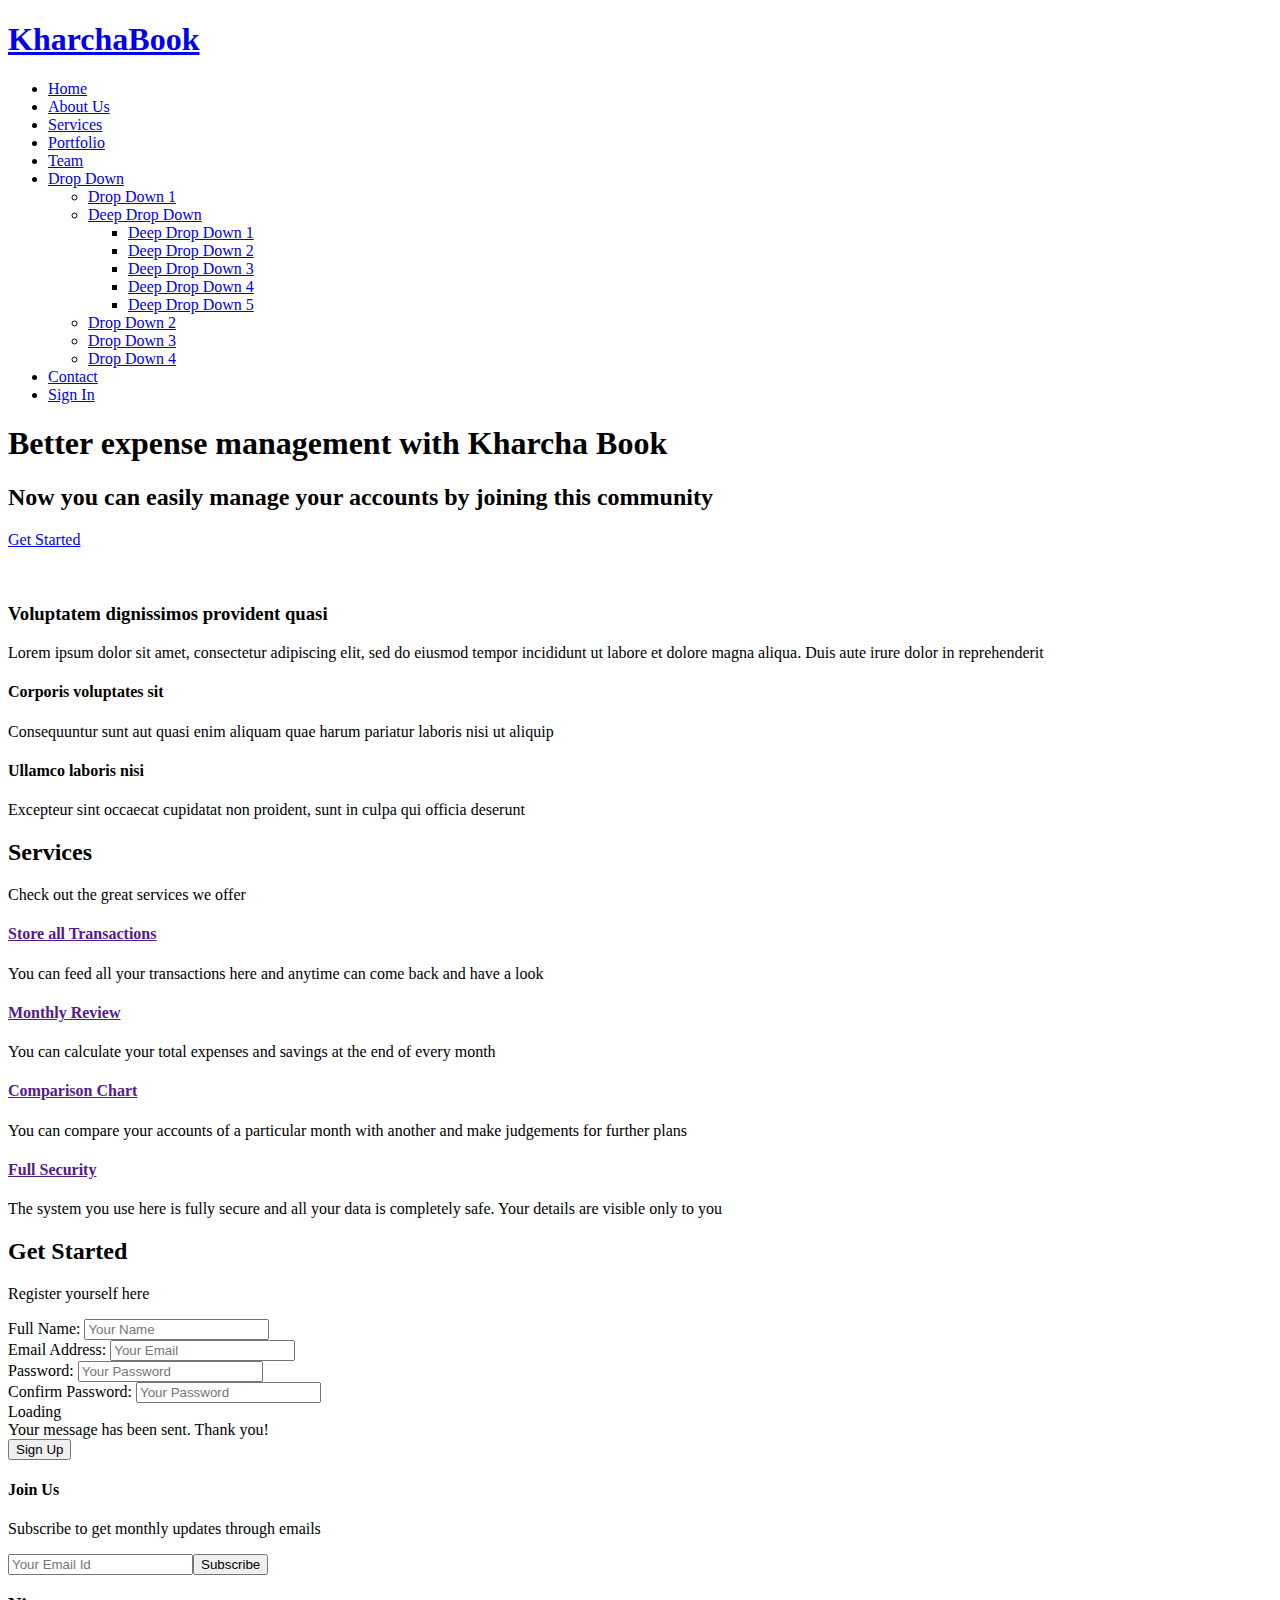
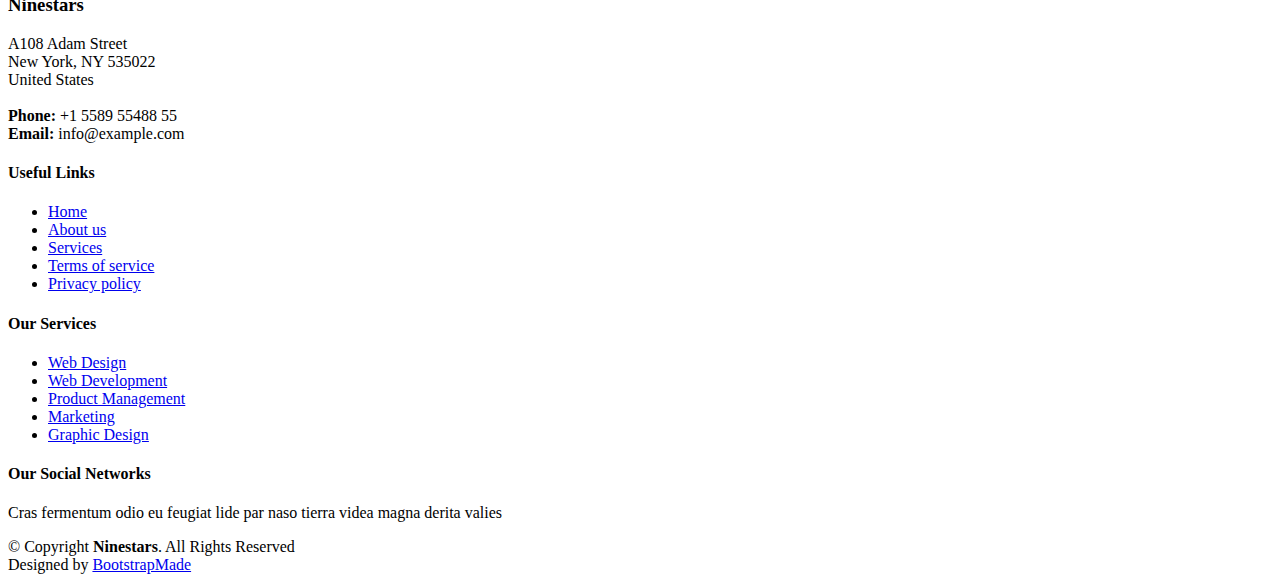
==== index.html @ 27e0b035 "initial commit" ====
<!DOCTYPE html>
<html lang="en">

<head>
  <meta charset="utf-8">
  <meta content="width=device-width, initial-scale=1.0" name="viewport">

  <title>Ninestars Bootstrap Template - Index</title>
  <meta content="" name="description">
  <meta content="" name="keywords">

  <!-- Favicons -->
  <link href="assets/img/favicon.png" rel="icon">
  <link href="assets/img/apple-touch-icon.png" rel="apple-touch-icon">

  <!-- Google Fonts -->
  <link href="https://fonts.googleapis.com/css?family=Open+Sans:300,300i,400,400i,600,600i,700,700i|Raleway:300,300i,400,400i,600,600i,700,700i" rel="stylesheet">

  <!-- Vendor CSS Files -->
  <link href="assets/vendor/aos/aos.css" rel="stylesheet">
  <link href="assets/vendor/bootstrap/css/bootstrap.min.css" rel="stylesheet">
  <link href="assets/vendor/bootstrap-icons/bootstrap-icons.css" rel="stylesheet">
  <link href="assets/vendor/boxicons/css/boxicons.min.css" rel="stylesheet">
  <link href="assets/vendor/glightbox/css/glightbox.min.css" rel="stylesheet">
  <link href="assets/vendor/swiper/swiper-bundle.min.css" rel="stylesheet">

  <!-- Template Main CSS File -->
  <link href="assets/css/style.css" rel="stylesheet">

  <!-- =======================================================
  * Template Name: Ninestars - v4.0.1
  * Template URL: https://bootstrapmade.com/ninestars-free-bootstrap-3-theme-for-creative/
  * Author: BootstrapMade.com
  * License: https://bootstrapmade.com/license/
  ======================================================== -->
</head>

<body>

  <!-- ======= Header ======= -->
  <header id="header" class="fixed-top d-flex align-items-center">
    <div class="container d-flex align-items-center justify-content-between">

      <div class="logo">
        <h1 class="text-light"><a href="index.html"><span>KharchaBook</span></a></h1>
        <!-- Uncomment below if you prefer to use an image logo -->
        <!-- <a href="index.html"><img src="assets/img/logo.png" alt="" class="img-fluid"></a>-->
      </div>

      <nav id="navbar" class="navbar">
        <ul>
          <li><a class="nav-link scrollto active" href="#hero">Home</a></li>
          <li><a class="nav-link scrollto" href="#about">About Us</a></li>
          <li><a class="nav-link scrollto" href="#services">Services</a></li>
          <li><a class="nav-link scrollto" href="#portfolio">Portfolio</a></li>
          <li><a class="nav-link scrollto" href="#team">Team</a></li>
          <li class="dropdown"><a href="#"><span>Drop Down</span> <i class="bi bi-chevron-down"></i></a>
            <ul>
              <li><a href="#">Drop Down 1</a></li>
              <li class="dropdown"><a href="#"><span>Deep Drop Down</span> <i class="bi bi-chevron-right"></i></a>
                <ul>
                  <li><a href="#">Deep Drop Down 1</a></li>
                  <li><a href="#">Deep Drop Down 2</a></li>
                  <li><a href="#">Deep Drop Down 3</a></li>
                  <li><a href="#">Deep Drop Down 4</a></li>
                  <li><a href="#">Deep Drop Down 5</a></li>
                </ul>
              </li>
              <li><a href="#">Drop Down 2</a></li>
              <li><a href="#">Drop Down 3</a></li>
              <li><a href="#">Drop Down 4</a></li>
            </ul>
          </li>
          <li><a class="nav-link scrollto" href="#contact">Contact</a></li>
          <li><a class="getstarted scrollto" href="#about">Sign In</a></li>
        </ul>
        <i class="bi bi-list mobile-nav-toggle"></i>
      </nav><!-- .navbar -->

    </div>
  </header><!-- End Header -->

  <!-- ======= Hero Section ======= -->
  <section id="hero" class="d-flex align-items-center">

    <div class="container">
      <div class="row gy-4">
        <div class="col-lg-6 order-2 order-lg-1 d-flex flex-column justify-content-center">
          <h1>Better expense management with Kharcha Book</h1>
          <h2>Now you can easily manage your accounts by joining this community</h2>
          <div>
            <a href="#about" class="btn-get-started scrollto">Get Started</a>
          </div>
        </div>
        <div class="col-lg-6 order-1 order-lg-2 hero-img">
          <img src="assets/img/hero-img.svg" class="img-fluid animated" alt="">
        </div>
      </div>
    </div>

  </section><!-- End Hero -->

  <main id="main">

    <!-- ======= About Section ======= -->
    <section id="about" class="about">
      <div class="container">

        <div class="row justify-content-between">
          <div class="col-lg-5 d-flex align-items-center justify-content-center about-img">
            <img src="assets/img/about-img.svg" class="img-fluid" alt="" data-aos="zoom-in">
          </div>
          <div class="col-lg-6 pt-5 pt-lg-0">
            <h3 data-aos="fade-up">Voluptatem dignissimos provident quasi</h3>
            <p data-aos="fade-up" data-aos-delay="100">
              Lorem ipsum dolor sit amet, consectetur adipiscing elit, sed do eiusmod tempor incididunt ut labore et dolore magna aliqua. Duis aute irure dolor in reprehenderit
            </p>
            <div class="row">
              <div class="col-md-6" data-aos="fade-up" data-aos-delay="100">
                <i class="bx bx-receipt"></i>
                <h4>Corporis voluptates sit</h4>
                <p>Consequuntur sunt aut quasi enim aliquam quae harum pariatur laboris nisi ut aliquip</p>
              </div>
              <div class="col-md-6" data-aos="fade-up" data-aos-delay="200">
                <i class="bx bx-cube-alt"></i>
                <h4>Ullamco laboris nisi</h4>
                <p>Excepteur sint occaecat cupidatat non proident, sunt in culpa qui officia deserunt</p>
              </div>
            </div>
          </div>
        </div>

      </div>
    </section><!-- End About Section -->

    <!-- ======= Services Section ======= -->
    <section id="services" class="services section-bg">
      <div class="container" data-aos="fade-up">

        <div class="section-title">
          <h2>Services</h2>
          <p>Check out the great services we offer</p>
        </div>

        <div class="row">
          <div class="col-md-6 col-lg-3 d-flex align-items-stretch" data-aos="zoom-in" data-aos-delay="100">
            <div class="icon-box">
              <div class="icon"><i class="bx bxl-dribbble"></i></div>
              <h4 class="title"><a href="">Store all Transactions</a></h4>
              <p class="description">You can feed all your transactions here and anytime can come back and have a look</p>
            </div>
          </div>

          <div class="col-md-6 col-lg-3 d-flex align-items-stretch" data-aos="zoom-in" data-aos-delay="200">
            <div class="icon-box">
              <div class="icon"><i class="bx bx-file"></i></div>
              <h4 class="title"><a href="">Monthly Review</a></h4>
              <p class="description">You can calculate your total expenses and savings at the end of every month</p>
            </div>
          </div>

          <div class="col-md-6 col-lg-3 d-flex align-items-stretch" data-aos="zoom-in" data-aos-delay="300">
            <div class="icon-box">
              <div class="icon"><i class="bx bx-tachometer"></i></div>
              <h4 class="title"><a href="">Comparison Chart</a></h4>
              <p class="description">You can compare your accounts of a particular month with another and make judgements for further plans</p>
            </div>
          </div>

          <div class="col-md-6 col-lg-3 d-flex align-items-stretch" data-aos="zoom-in" data-aos-delay="400">
            <div class="icon-box">
              <div class="icon"><i class="bx bx-world"></i></div>
              <h4 class="title"><a href="">Full Security</a></h4>
              <p class="description">The system you use here is fully secure and all your data is completely safe. Your details are visible only to you</p>
            </div>
          </div>

        </div>

      </div>
    </section><!-- End Services Section -->

    <!-- ======= Contact Us Section ======= -->
    <section id="contact" class="contact">
      <div class="container" data-aos="fade-up">

        <div class="section-title">
          <h2>Get Started</h2>
          <p>Register yourself here</p>
        </div>

        <div class="row">

          <div class="col-lg-7 mt-5 mt-lg-0 d-flex align-items-stretch" data-aos="fade-up" data-aos-delay="200">
            <form action="forms/contact.php" method="post" role="form" class="php-email-form">
              <div class="row">
                <div class="form-group col-md-6">
                  <label for="name">Full Name:</label>
                  <input type="text" name="name" class="form-control" id="name" placeholder="Your Name" required>
                </div>
                <div class="form-group col-md-6 mt-3 mt-md-0">
                  <label for="name">Email Address:</label>
                  <input type="email" class="form-control" name="email" id="email" placeholder="Your Email" required>
                </div>
              </div>
              <div class="form-group mt-3">
                <label for="name">Password:</label>
                <input type="password" class="form-control" name="subject" id="pwd" placeholder="Your Password" required>
              </div>
              <div class="form-group mt-3">
                <label for="name">Confirm Password:</label>
                <input type="password" class="form-control" name="subject" id="cpwd" placeholder="Your Password" required>
              </div>
              <div class="my-3">
                <div class="loading">Loading</div>
                <div class="error-message"></div>
                <div class="sent-message">Your message has been sent. Thank you!</div>
              </div>
              <div class="text-center"><button type="submit">Sign Up</button></div>
            </form>
          </div>

        </div>

      </div>
    </section><!-- End Contact Us Section -->

  </main><!-- End #main -->

  <!-- ======= Footer ======= -->
  <footer id="footer">

    <div class="footer-newsletter">
      <div class="container">
        <div class="row justify-content-center">
          <div class="col-lg-6">
            <h4>Join Us</h4>
            <p>Subscribe to get monthly updates through emails</p>
            <form action="" method="post">
              <input type="email" name="email" placeholder="Your Email Id"><input type="submit" value="Subscribe">
            </form>
          </div>
        </div>
      </div>
    </div>

    <div class="footer-top">
      <div class="container">
        <div class="row">

          <div class="col-lg-3 col-md-6 footer-contact">
            <h3>Ninestars</h3>
            <p>
              A108 Adam Street <br>
              New York, NY 535022<br>
              United States <br><br>
              <strong>Phone:</strong> +1 5589 55488 55<br>
              <strong>Email:</strong> info@example.com<br>
            </p>
          </div>

          <div class="col-lg-3 col-md-6 footer-links">
            <h4>Useful Links</h4>
            <ul>
              <li><i class="bx bx-chevron-right"></i> <a href="#">Home</a></li>
              <li><i class="bx bx-chevron-right"></i> <a href="#">About us</a></li>
              <li><i class="bx bx-chevron-right"></i> <a href="#">Services</a></li>
              <li><i class="bx bx-chevron-right"></i> <a href="#">Terms of service</a></li>
              <li><i class="bx bx-chevron-right"></i> <a href="#">Privacy policy</a></li>
            </ul>
          </div>

          <div class="col-lg-3 col-md-6 footer-links">
            <h4>Our Services</h4>
            <ul>
              <li><i class="bx bx-chevron-right"></i> <a href="#">Web Design</a></li>
              <li><i class="bx bx-chevron-right"></i> <a href="#">Web Development</a></li>
              <li><i class="bx bx-chevron-right"></i> <a href="#">Product Management</a></li>
              <li><i class="bx bx-chevron-right"></i> <a href="#">Marketing</a></li>
              <li><i class="bx bx-chevron-right"></i> <a href="#">Graphic Design</a></li>
            </ul>
          </div>

          <div class="col-lg-3 col-md-6 footer-links">
            <h4>Our Social Networks</h4>
            <p>Cras fermentum odio eu feugiat lide par naso tierra videa magna derita valies</p>
            <div class="social-links mt-3">
              <a href="#" class="twitter"><i class="bx bxl-twitter"></i></a>
              <a href="#" class="facebook"><i class="bx bxl-facebook"></i></a>
              <a href="#" class="instagram"><i class="bx bxl-instagram"></i></a>
              <a href="#" class="google-plus"><i class="bx bxl-skype"></i></a>
              <a href="#" class="linkedin"><i class="bx bxl-linkedin"></i></a>
            </div>
          </div>

        </div>
      </div>
    </div>

    <div class="container py-4">
      <div class="copyright">
        &copy; Copyright <strong><span>Ninestars</span></strong>. All Rights Reserved
      </div>
      <div class="credits">
        <!-- All the links in the footer should remain intact. -->
        <!-- You can delete the links only if you purchased the pro version. -->
        <!-- Licensing information: https://bootstrapmade.com/license/ -->
        <!-- Purchase the pro version with working PHP/AJAX contact form: https://bootstrapmade.com/ninestars-free-bootstrap-3-theme-for-creative/ -->
        Designed by <a href="https://bootstrapmade.com/">BootstrapMade</a>
      </div>
    </div>
  </footer><!-- End Footer -->

  <a href="#" class="back-to-top d-flex align-items-center justify-content-center"><i class="bi bi-arrow-up-short"></i></a>

  <!-- Vendor JS Files -->
  <script src="assets/vendor/aos/aos.js"></script>
  <script src="assets/vendor/bootstrap/js/bootstrap.bundle.min.js"></script>
  <script src="assets/vendor/glightbox/js/glightbox.min.js"></script>
  <script src="assets/vendor/isotope-layout/isotope.pkgd.min.js"></script>
  <script src="assets/vendor/php-email-form/validate.js"></script>
  <script src="assets/vendor/swiper/swiper-bundle.min.js"></script>

  <!-- Template Main JS File -->
  <script src="assets/js/main.js"></script>

</body>

</html>
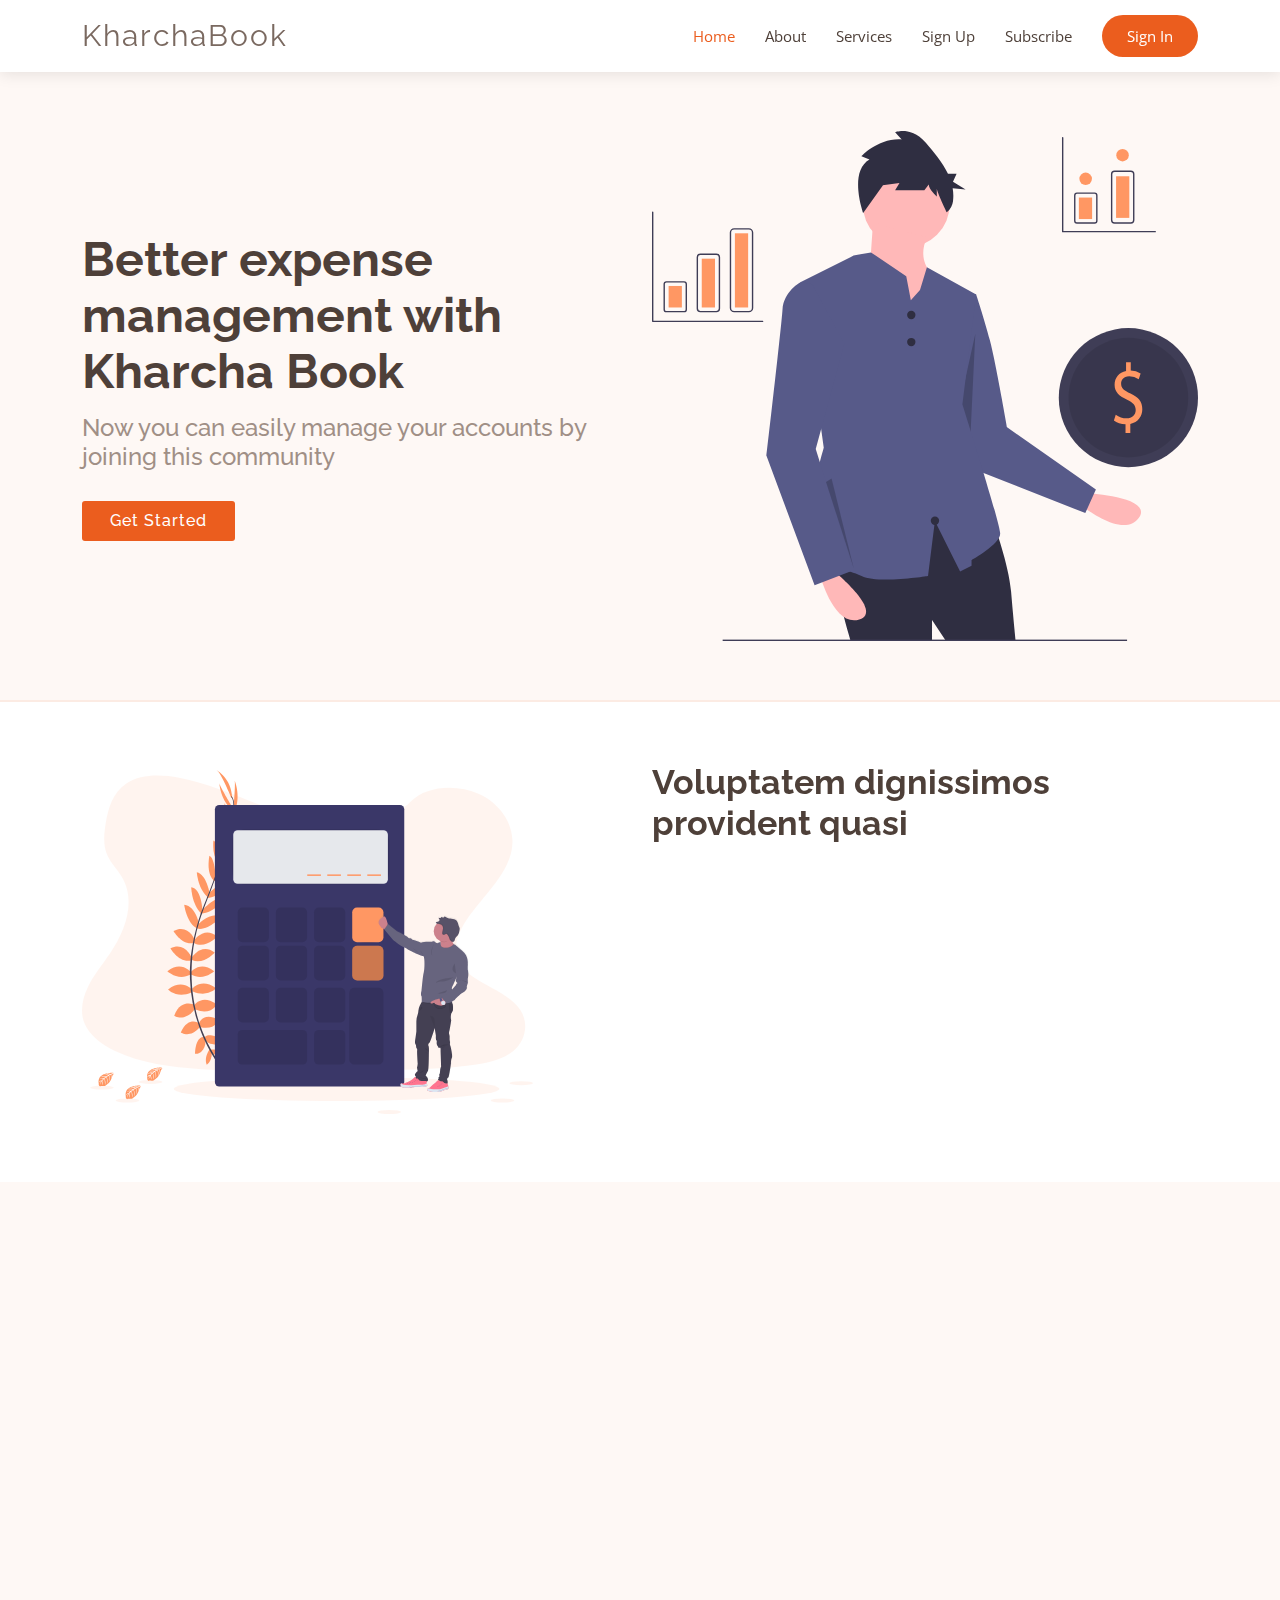
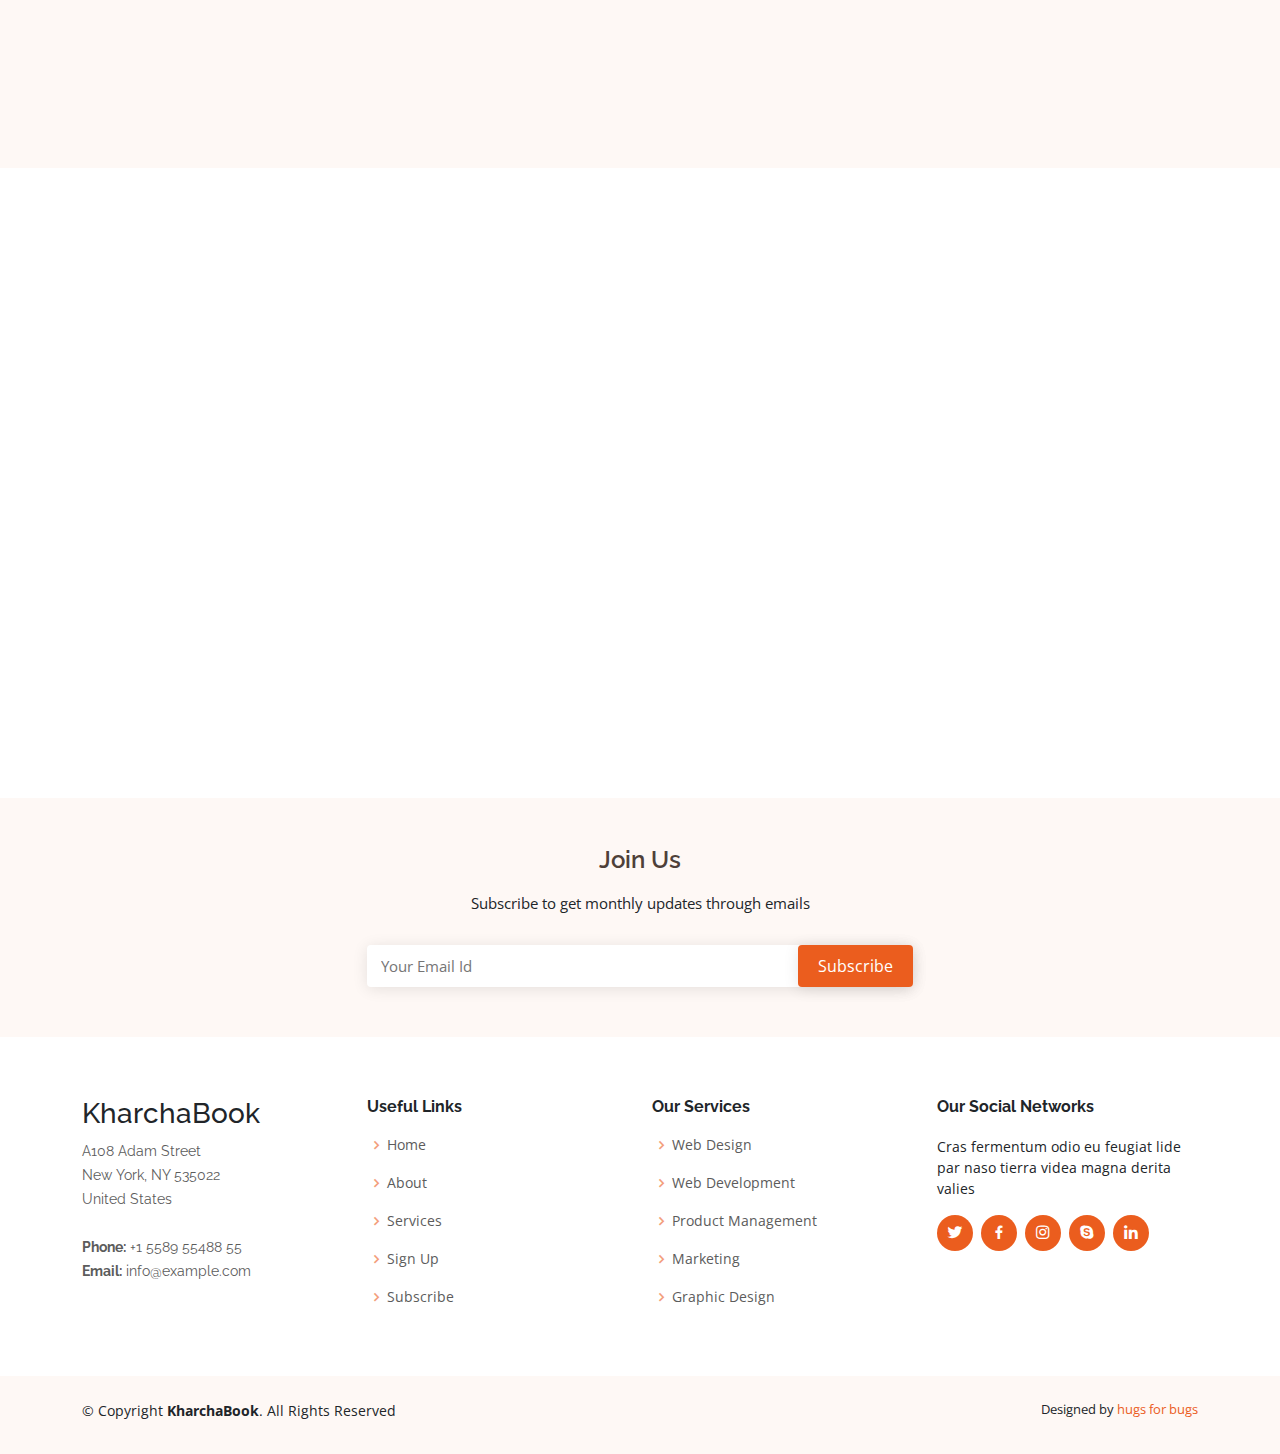
==== commit a150844f: "minor changes" ====
--- a/index.html
+++ b/index.html
@@ -50,28 +50,10 @@
       <nav id="navbar" class="navbar">
         <ul>
           <li><a class="nav-link scrollto active" href="#hero">Home</a></li>
-          <li><a class="nav-link scrollto" href="#about">About Us</a></li>
+          <li><a class="nav-link scrollto" href="#about">About</a></li>
           <li><a class="nav-link scrollto" href="#services">Services</a></li>
-          <li><a class="nav-link scrollto" href="#portfolio">Portfolio</a></li>
-          <li><a class="nav-link scrollto" href="#team">Team</a></li>
-          <li class="dropdown"><a href="#"><span>Drop Down</span> <i class="bi bi-chevron-down"></i></a>
-            <ul>
-              <li><a href="#">Drop Down 1</a></li>
-              <li class="dropdown"><a href="#"><span>Deep Drop Down</span> <i class="bi bi-chevron-right"></i></a>
-                <ul>
-                  <li><a href="#">Deep Drop Down 1</a></li>
-                  <li><a href="#">Deep Drop Down 2</a></li>
-                  <li><a href="#">Deep Drop Down 3</a></li>
-                  <li><a href="#">Deep Drop Down 4</a></li>
-                  <li><a href="#">Deep Drop Down 5</a></li>
-                </ul>
-              </li>
-              <li><a href="#">Drop Down 2</a></li>
-              <li><a href="#">Drop Down 3</a></li>
-              <li><a href="#">Drop Down 4</a></li>
-            </ul>
-          </li>
-          <li><a class="nav-link scrollto" href="#contact">Contact</a></li>
+          <li><a class="nav-link scrollto" href="#portfolio">Sign Up</a></li>
+          <li><a class="nav-link scrollto" href="#team">Subscribe</a></li>
           <li><a class="getstarted scrollto" href="#about">Sign In</a></li>
         </ul>
         <i class="bi bi-list mobile-nav-toggle"></i>
@@ -93,7 +75,7 @@
           </div>
         </div>
         <div class="col-lg-6 order-1 order-lg-2 hero-img">
-          <img src="assets/img/hero-img.svg" class="img-fluid animated" alt="">
+          <img src="assets/img/heroimg.svg" class="img-fluid animated" alt="">
         </div>
       </div>
     </div>
@@ -108,7 +90,7 @@
 
         <div class="row justify-content-between">
           <div class="col-lg-5 d-flex align-items-center justify-content-center about-img">
-            <img src="assets/img/about-img.svg" class="img-fluid" alt="" data-aos="zoom-in">
+            <img src="assets/img/calc-img.svg" class="img-fluid" alt="" data-aos="zoom-in">
           </div>
           <div class="col-lg-6 pt-5 pt-lg-0">
             <h3 data-aos="fade-up">Voluptatem dignissimos provident quasi</h3>
@@ -249,7 +231,7 @@
         <div class="row">
 
           <div class="col-lg-3 col-md-6 footer-contact">
-            <h3>Ninestars</h3>
+            <h3>KharchaBook</h3>
             <p>
               A108 Adam Street <br>
               New York, NY 535022<br>
@@ -263,10 +245,10 @@
             <h4>Useful Links</h4>
             <ul>
               <li><i class="bx bx-chevron-right"></i> <a href="#">Home</a></li>
-              <li><i class="bx bx-chevron-right"></i> <a href="#">About us</a></li>
+              <li><i class="bx bx-chevron-right"></i> <a href="#">About</a></li>
               <li><i class="bx bx-chevron-right"></i> <a href="#">Services</a></li>
-              <li><i class="bx bx-chevron-right"></i> <a href="#">Terms of service</a></li>
-              <li><i class="bx bx-chevron-right"></i> <a href="#">Privacy policy</a></li>
+              <li><i class="bx bx-chevron-right"></i> <a href="#">Sign Up</a></li>
+              <li><i class="bx bx-chevron-right"></i> <a href="#">Subscribe</a></li>
             </ul>
           </div>
 
@@ -299,14 +281,14 @@
 
     <div class="container py-4">
       <div class="copyright">
-        &copy; Copyright <strong><span>Ninestars</span></strong>. All Rights Reserved
+        &copy; Copyright <strong><span>KharchaBook</span></strong>. All Rights Reserved
       </div>
       <div class="credits">
         <!-- All the links in the footer should remain intact. -->
         <!-- You can delete the links only if you purchased the pro version. -->
         <!-- Licensing information: https://bootstrapmade.com/license/ -->
         <!-- Purchase the pro version with working PHP/AJAX contact form: https://bootstrapmade.com/ninestars-free-bootstrap-3-theme-for-creative/ -->
-        Designed by <a href="https://bootstrapmade.com/">BootstrapMade</a>
+        Designed by <a href="https://bootstrapmade.com/">hugs for bugs</a>
       </div>
     </div>
   </footer><!-- End Footer -->
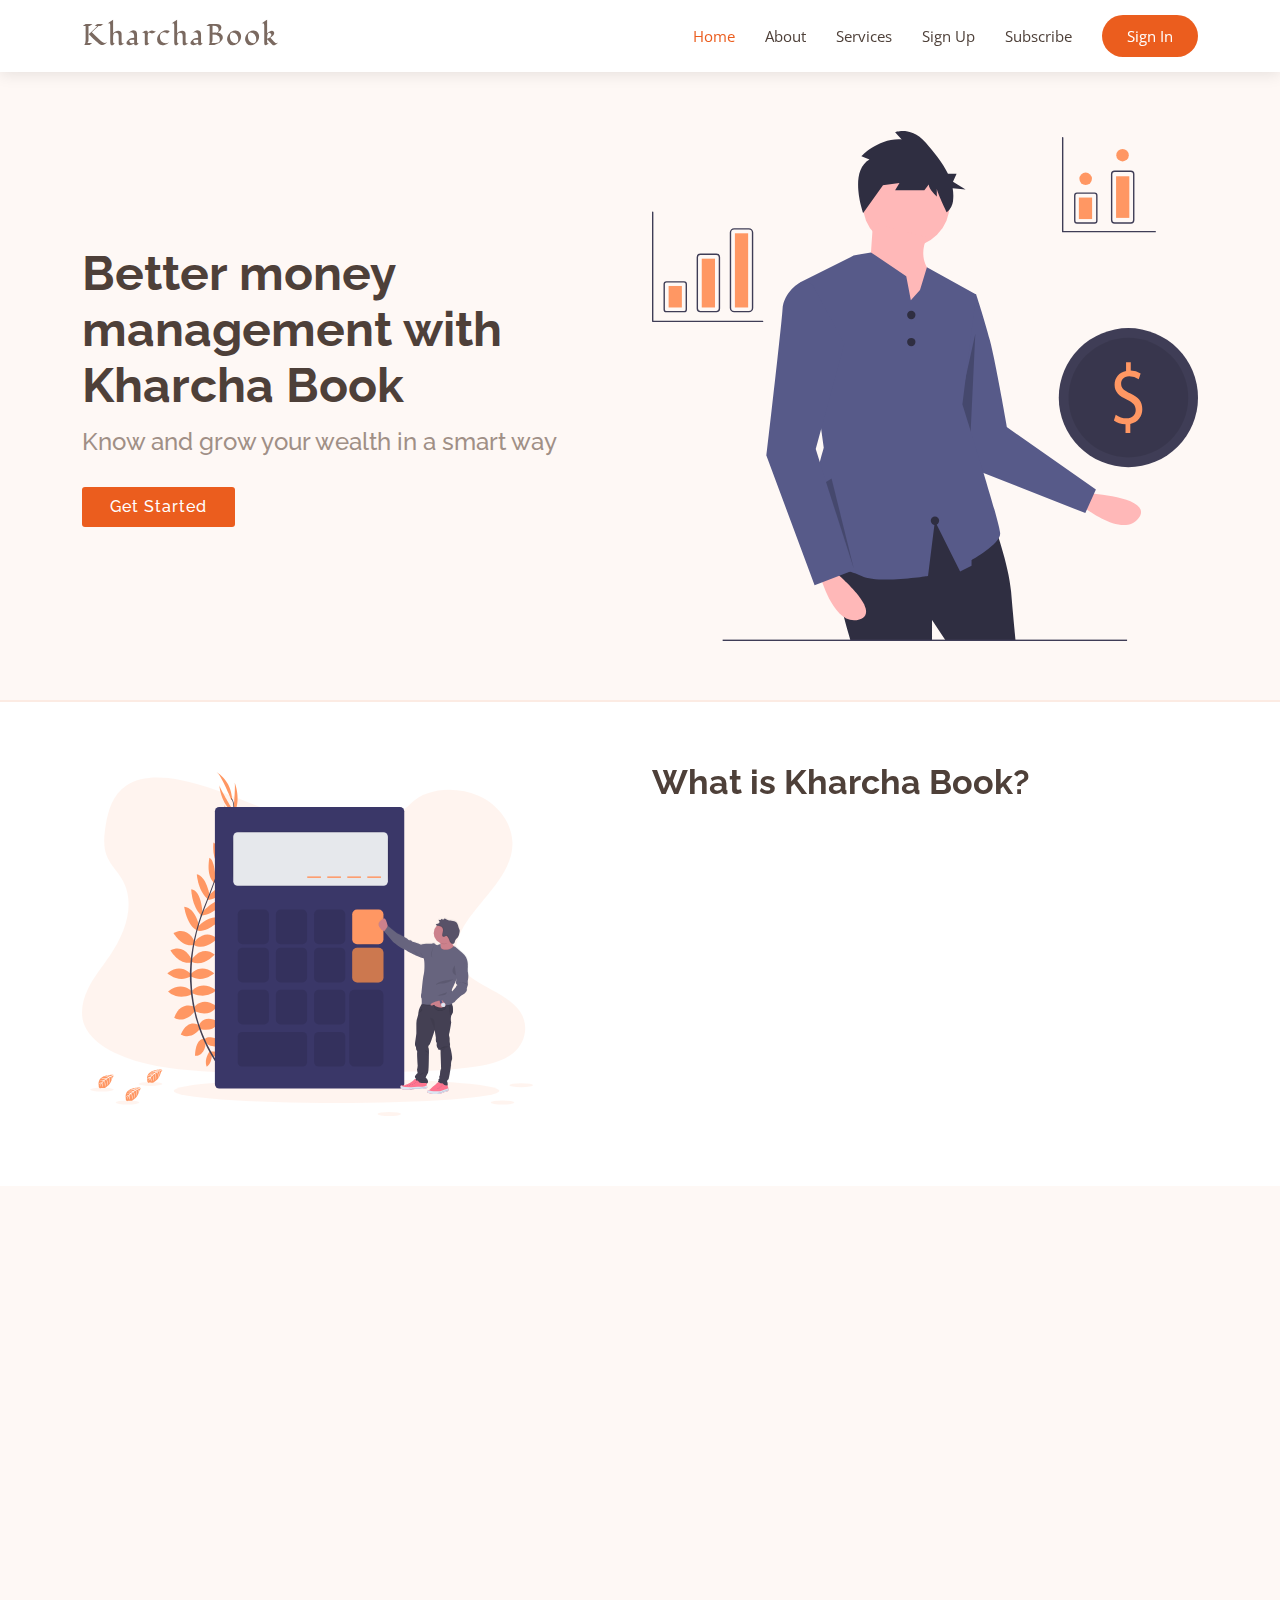
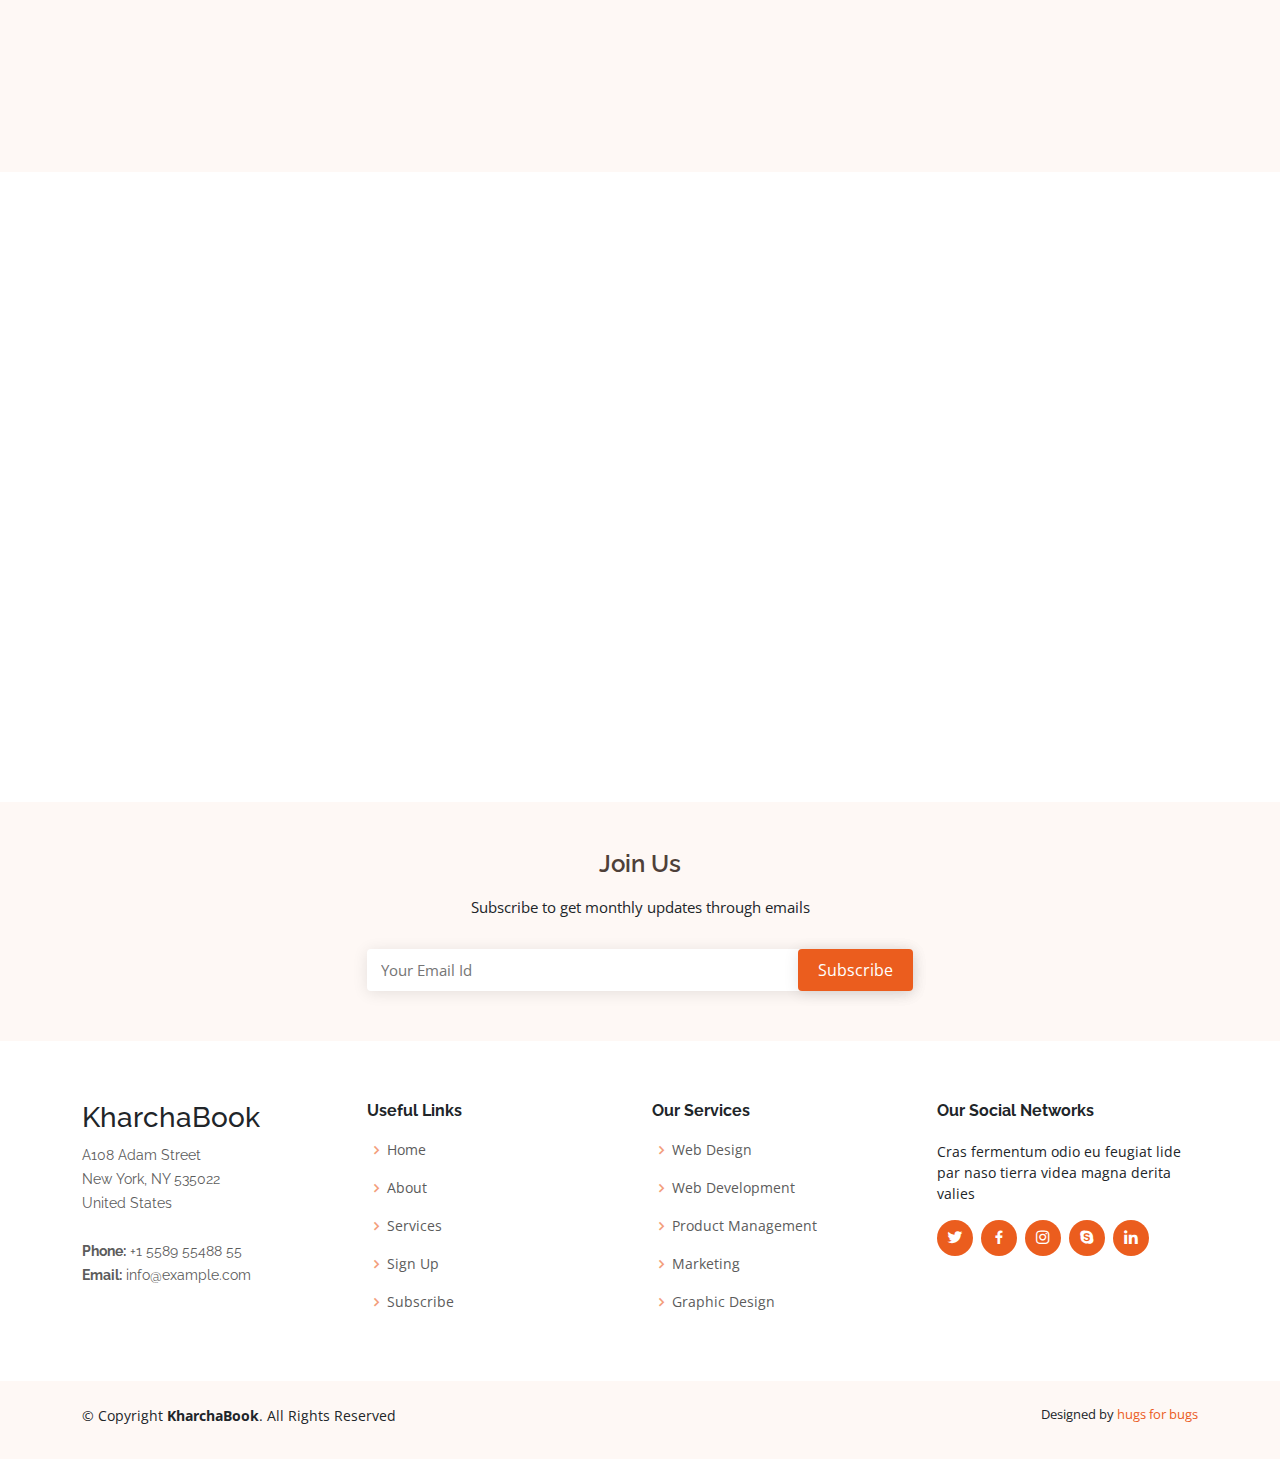
==== commit 3b707ae9: "minor updates" ====
--- a/index.html
+++ b/index.html
@@ -15,7 +15,9 @@
 
   <!-- Google Fonts -->
   <link href="https://fonts.googleapis.com/css?family=Open+Sans:300,300i,400,400i,600,600i,700,700i|Raleway:300,300i,400,400i,600,600i,700,700i" rel="stylesheet">
-
+  <style>
+    @import url('https://fonts.googleapis.com/css2?family=Fondamento:ital@1&display=swap');
+    </style>
   <!-- Vendor CSS Files -->
   <link href="assets/vendor/aos/aos.css" rel="stylesheet">
   <link href="assets/vendor/bootstrap/css/bootstrap.min.css" rel="stylesheet">
@@ -42,7 +44,7 @@
     <div class="container d-flex align-items-center justify-content-between">
 
       <div class="logo">
-        <h1 class="text-light"><a href="index.html"><span>KharchaBook</span></a></h1>
+        <h1 class="text-light" style="font-family: 'Fondamento', cursive;"><a href="index.html"><span>KharchaBook</span></a></h1>
         <!-- Uncomment below if you prefer to use an image logo -->
         <!-- <a href="index.html"><img src="assets/img/logo.png" alt="" class="img-fluid"></a>-->
       </div>
@@ -68,8 +70,8 @@
     <div class="container">
       <div class="row gy-4">
         <div class="col-lg-6 order-2 order-lg-1 d-flex flex-column justify-content-center">
-          <h1>Better expense management with Kharcha Book</h1>
-          <h2>Now you can easily manage your accounts by joining this community</h2>
+          <h1>Better money management with Kharcha Book</h1>
+          <h2>Know and grow your wealth in a smart way</h2>
           <div>
             <a href="#about" class="btn-get-started scrollto">Get Started</a>
           </div>
@@ -93,20 +95,20 @@
             <img src="assets/img/calc-img.svg" class="img-fluid" alt="" data-aos="zoom-in">
           </div>
           <div class="col-lg-6 pt-5 pt-lg-0">
-            <h3 data-aos="fade-up">Voluptatem dignissimos provident quasi</h3>
+            <h3 data-aos="fade-up">What is Kharcha Book?</h3>
             <p data-aos="fade-up" data-aos-delay="100">
-              Lorem ipsum dolor sit amet, consectetur adipiscing elit, sed do eiusmod tempor incididunt ut labore et dolore magna aliqua. Duis aute irure dolor in reprehenderit
-            </p>
+              In today’s hustle & bustle, we are in a great rush to make money. The idea of Kharcha Book is to track our earnings. It aims to help everyone who is planning to know their expenses and save from it. You can execute it freely and update your daily expenses so that you are well known to your expenses.
+              </p>
             <div class="row">
               <div class="col-md-6" data-aos="fade-up" data-aos-delay="100">
-                <i class="bx bx-receipt"></i>
-                <h4>Corporis voluptates sit</h4>
-                <p>Consequuntur sunt aut quasi enim aliquam quae harum pariatur laboris nisi ut aliquip</p>
+                <i class='bx bx-list-ul' style='color:#F97316'  ></i>
+                <h4>How to use it</h4>
+                <p>You can define your own categories for expense type like food, clothing, rent and bills where you want to enter the money that has been spent</p>
               </div>
               <div class="col-md-6" data-aos="fade-up" data-aos-delay="200">
-                <i class="bx bx-cube-alt"></i>
-                <h4>Ullamco laboris nisi</h4>
-                <p>Excepteur sint occaecat cupidatat non proident, sunt in culpa qui officia deserunt</p>
+                <i class='bx bx-user' style='color:#F97316'  ></i>
+                <h4>Who can use it</h4>
+                <p>Any person from any domain who wants to track his/her expenses can use it. It's simple to use and also a need in today’s busy life</p>
               </div>
             </div>
           </div>
@@ -143,7 +145,7 @@
 
           <div class="col-md-6 col-lg-3 d-flex align-items-stretch" data-aos="zoom-in" data-aos-delay="300">
             <div class="icon-box">
-              <div class="icon"><i class="bx bx-tachometer"></i></div>
+              <div class="icon"><i class='bx bx-bar-chart' style='color:#F97316'  ></i></div>
               <h4 class="title"><a href="">Comparison Chart</a></h4>
               <p class="description">You can compare your accounts of a particular month with another and make judgements for further plans</p>
             </div>
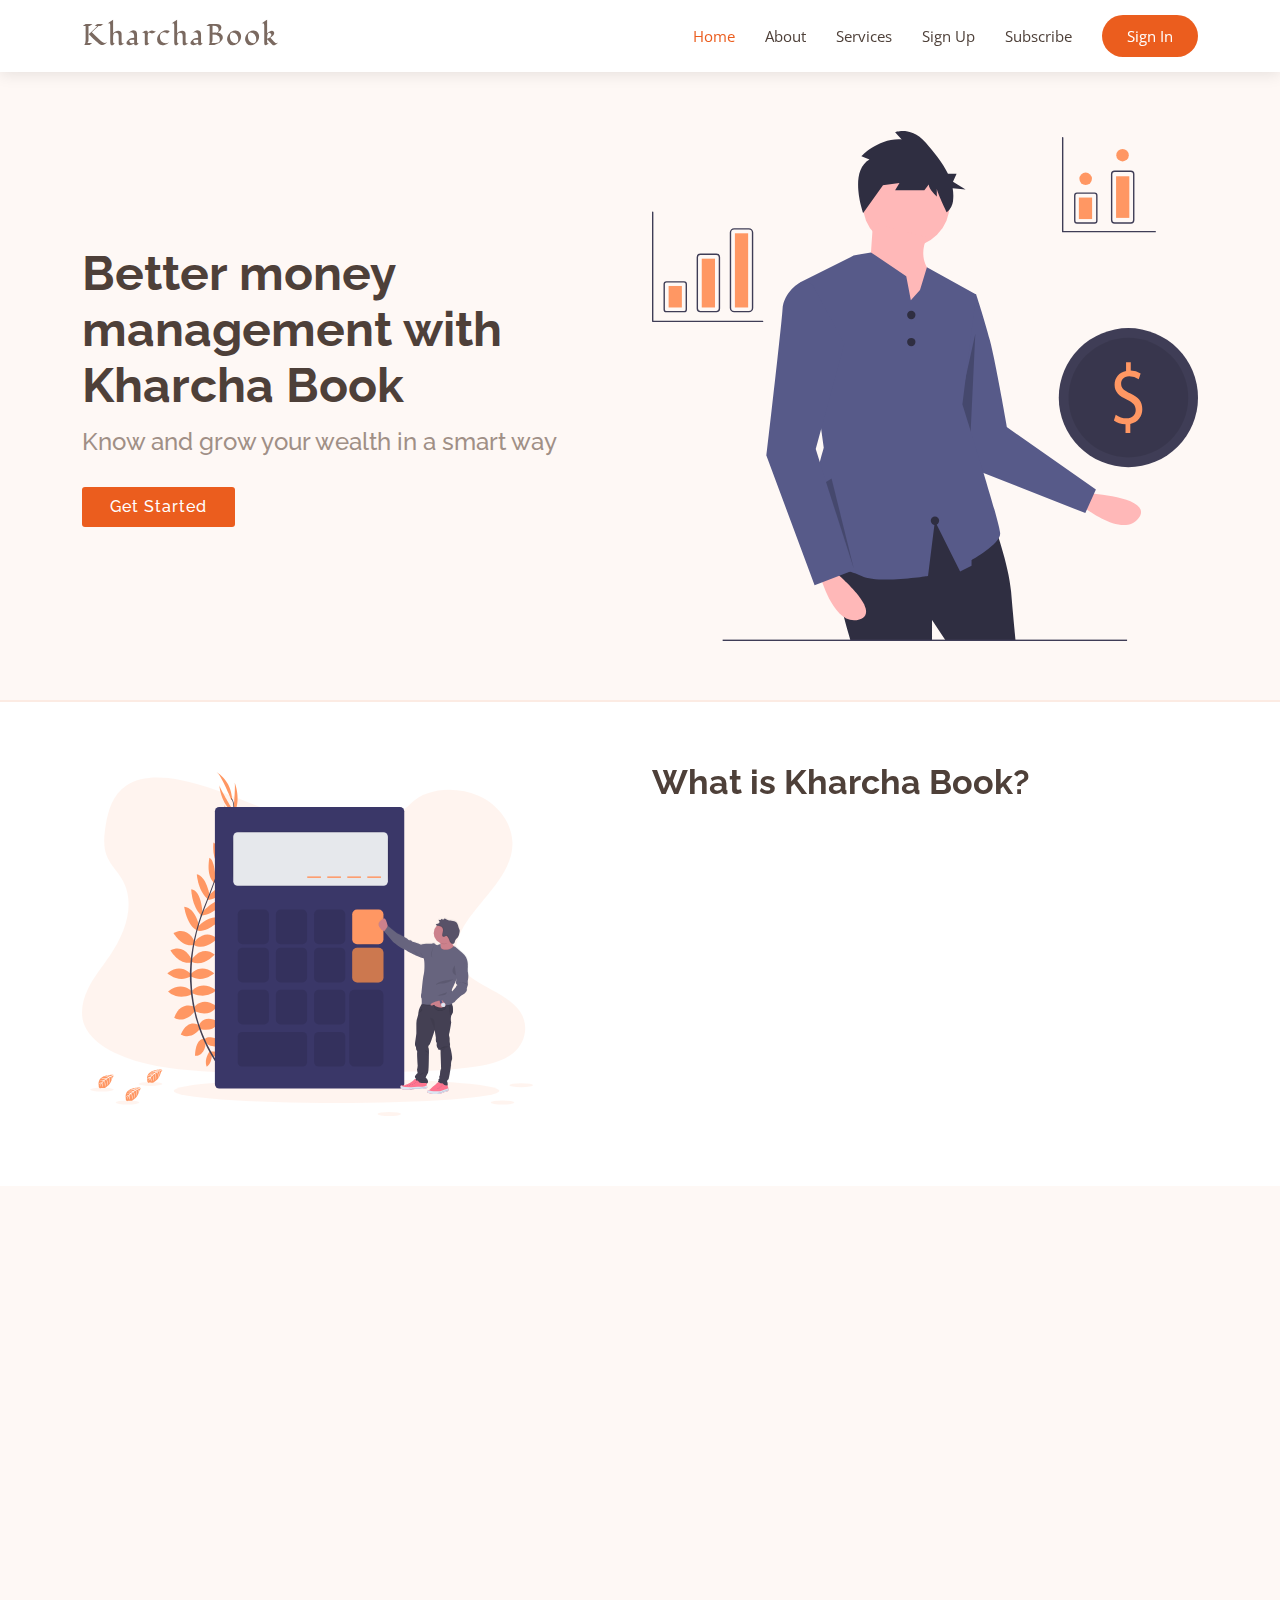
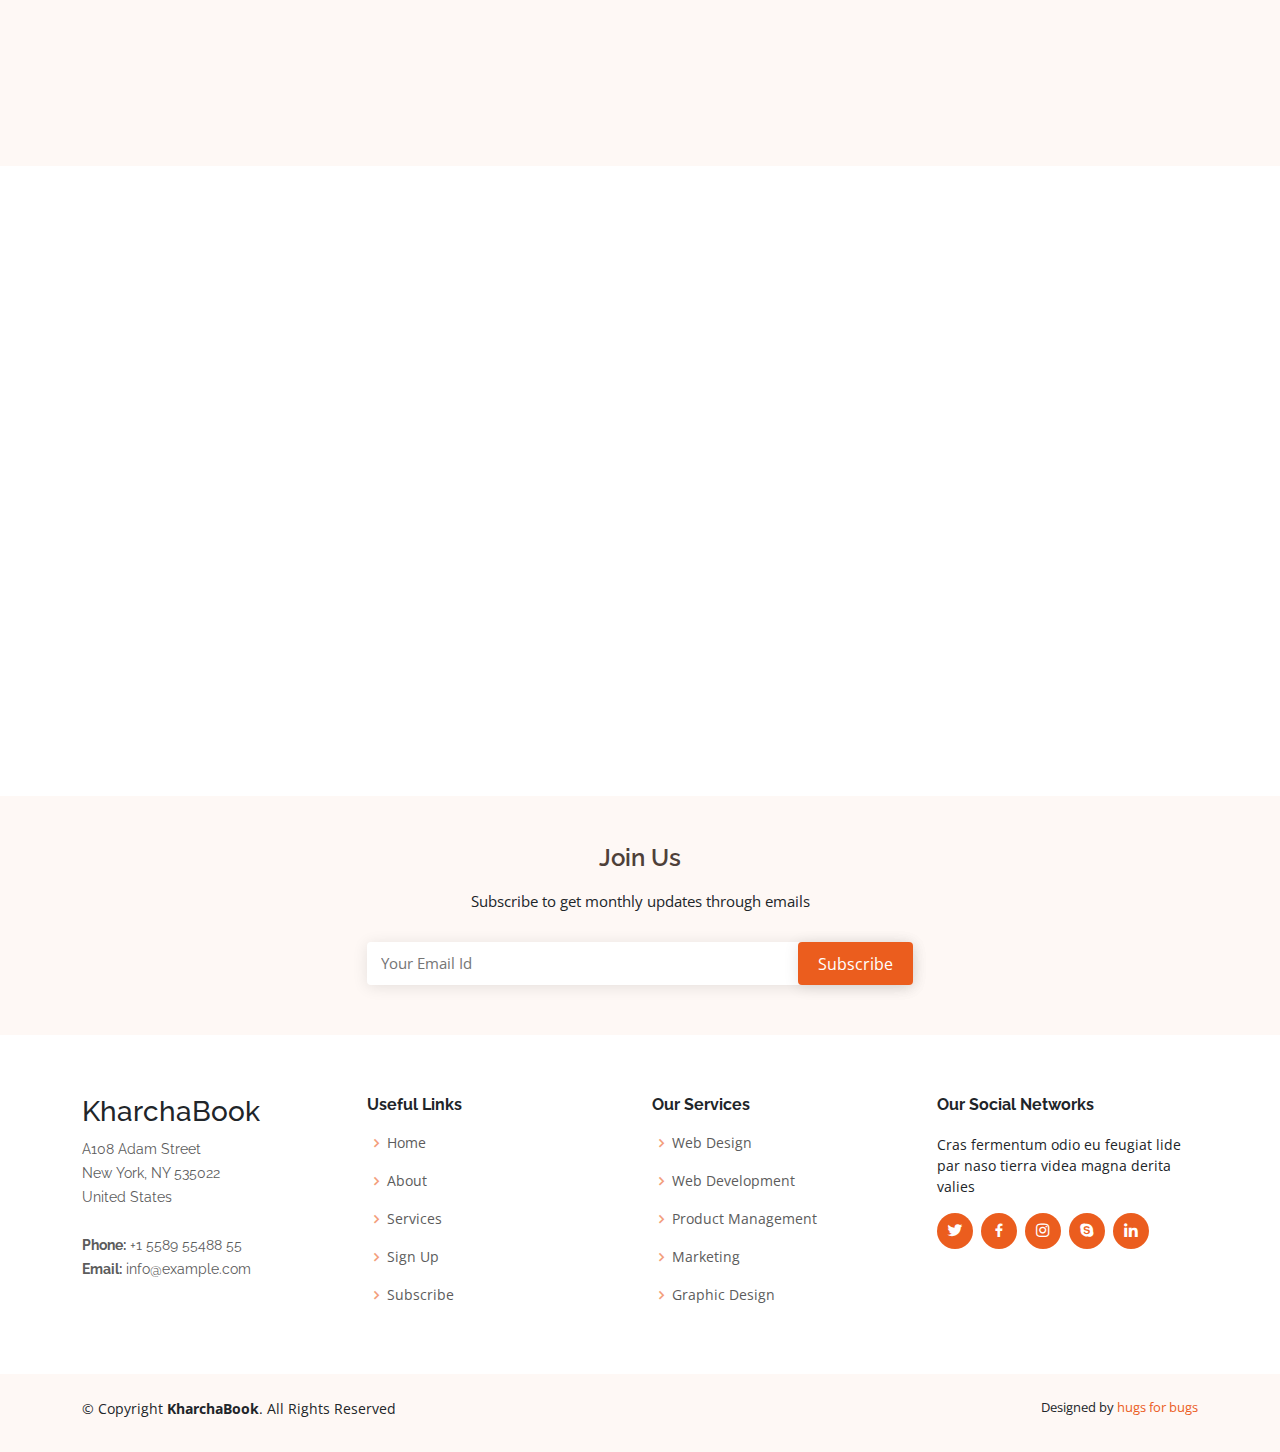
==== commit 128b6635: "added docs" ====
--- a/index.html
+++ b/index.html
@@ -123,23 +123,23 @@
 
         <div class="section-title">
           <h2>Services</h2>
-          <p>Check out the great services we offer</p>
+          <p>Have a glance at the great services we offer</p>
         </div>
 
         <div class="row">
           <div class="col-md-6 col-lg-3 d-flex align-items-stretch" data-aos="zoom-in" data-aos-delay="100">
             <div class="icon-box">
-              <div class="icon"><i class="bx bxl-dribbble"></i></div>
-              <h4 class="title"><a href="">Store all Transactions</a></h4>
+              <div class="icon"><i class='bx bx-money' style='color:#f97316'  ></i></div>
+              <h4 class="title"><a href="">Track income & expenses</a></h4>
               <p class="description">You can feed all your transactions here and anytime can come back and have a look</p>
             </div>
           </div>
 
           <div class="col-md-6 col-lg-3 d-flex align-items-stretch" data-aos="zoom-in" data-aos-delay="200">
             <div class="icon-box">
-              <div class="icon"><i class="bx bx-file"></i></div>
+              <div class="icon"><i class='bx bx-news' style='color:#f97316'  ></i></div>
               <h4 class="title"><a href="">Monthly Review</a></h4>
-              <p class="description">You can calculate your total expenses and savings at the end of every month</p>
+              <p class="description">You can perform calculations on your expenses and savings at the end of every month</p>
             </div>
           </div>
 
@@ -147,13 +147,13 @@
             <div class="icon-box">
               <div class="icon"><i class='bx bx-bar-chart' style='color:#F97316'  ></i></div>
               <h4 class="title"><a href="">Comparison Chart</a></h4>
-              <p class="description">You can compare your accounts of a particular month with another and make judgements for further plans</p>
+              <p class="description">You can compare your accounts of different months and make judgements for further plans</p>
             </div>
           </div>
 
           <div class="col-md-6 col-lg-3 d-flex align-items-stretch" data-aos="zoom-in" data-aos-delay="400">
             <div class="icon-box">
-              <div class="icon"><i class="bx bx-world"></i></div>
+              <div class="icon"><i class='bx bxs-lock' style='color:#f97316'  ></i></div>
               <h4 class="title"><a href="">Full Security</a></h4>
               <p class="description">The system you use here is fully secure and all your data is completely safe. Your details are visible only to you</p>
             </div>
@@ -173,11 +173,11 @@
           <p>Register yourself here</p>
         </div>
 
-        <div class="row">
+        <div class="row" style="text-align: center;">
 
           <div class="col-lg-7 mt-5 mt-lg-0 d-flex align-items-stretch" data-aos="fade-up" data-aos-delay="200">
             <form action="forms/contact.php" method="post" role="form" class="php-email-form">
-              <div class="row">
+              <div class="row" style="text-align: center;">
                 <div class="form-group col-md-6">
                   <label for="name">Full Name:</label>
                   <input type="text" name="name" class="form-control" id="name" placeholder="Your Name" required>
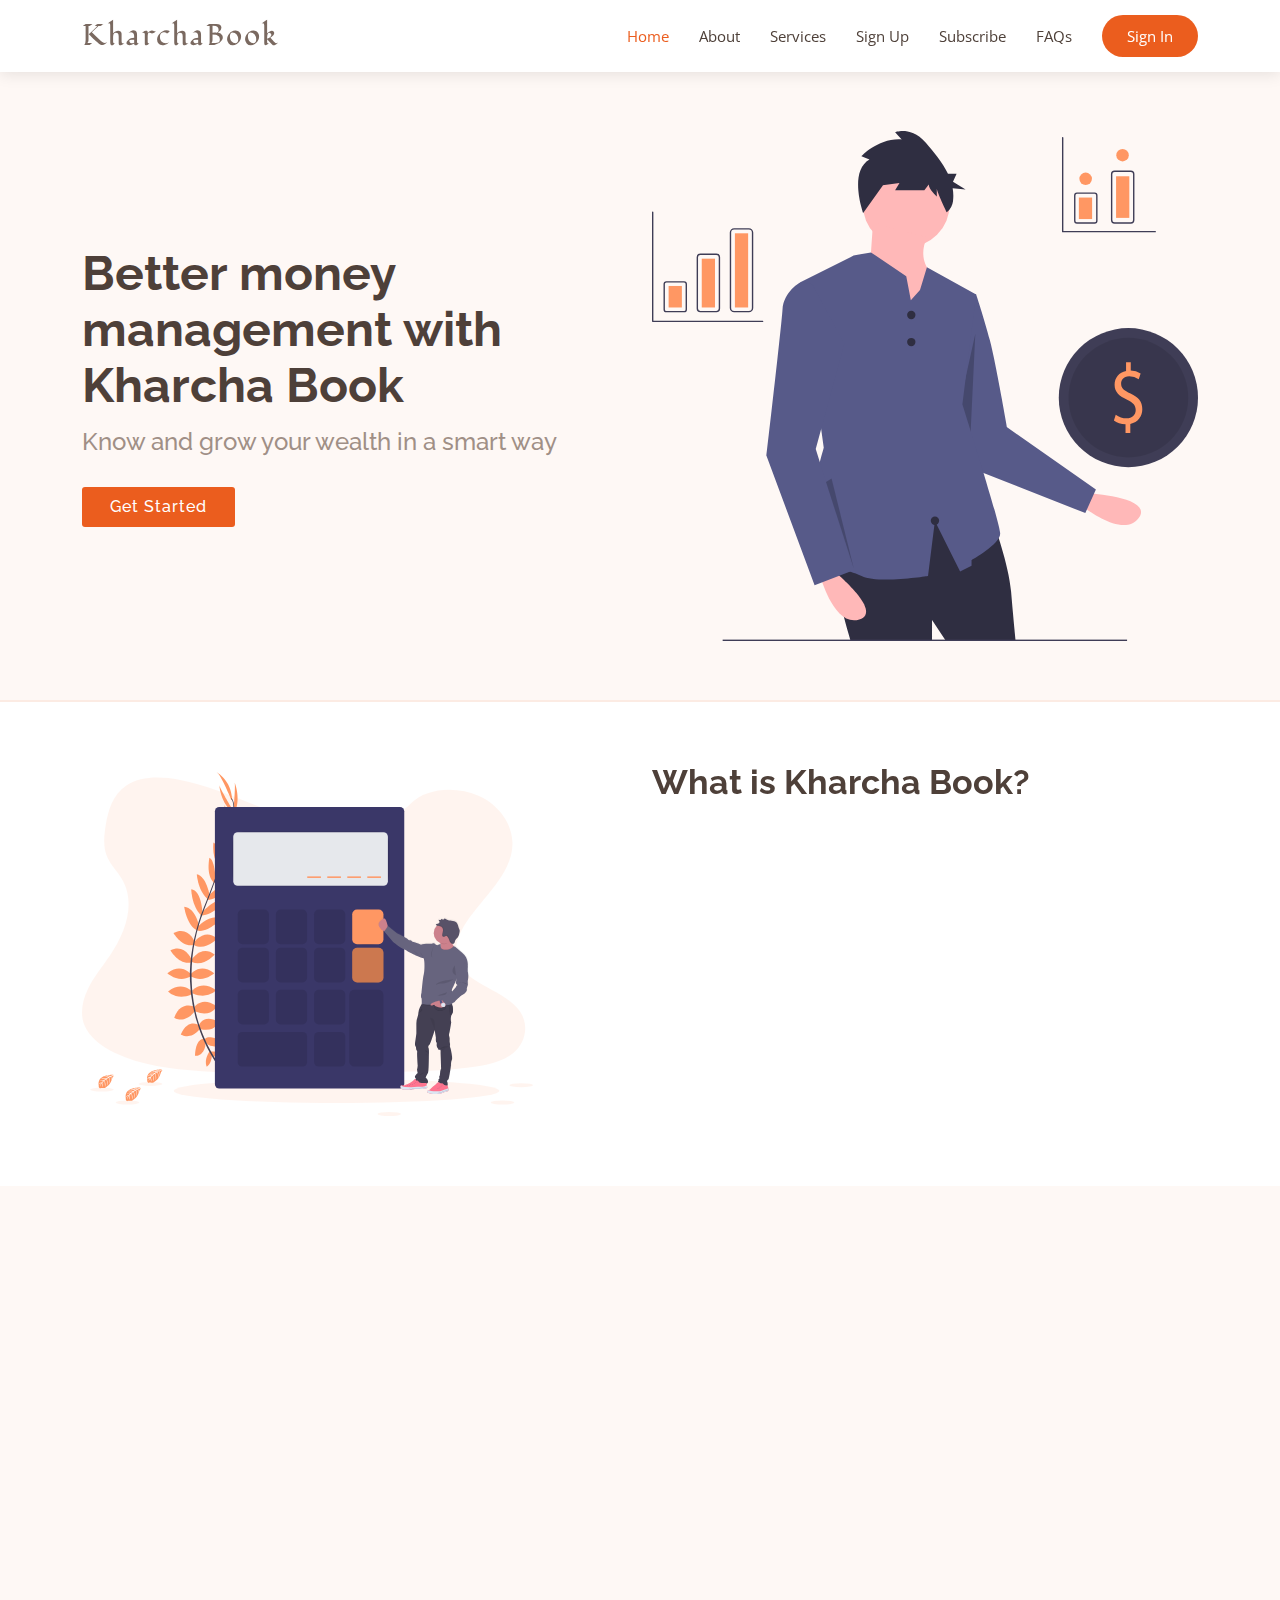
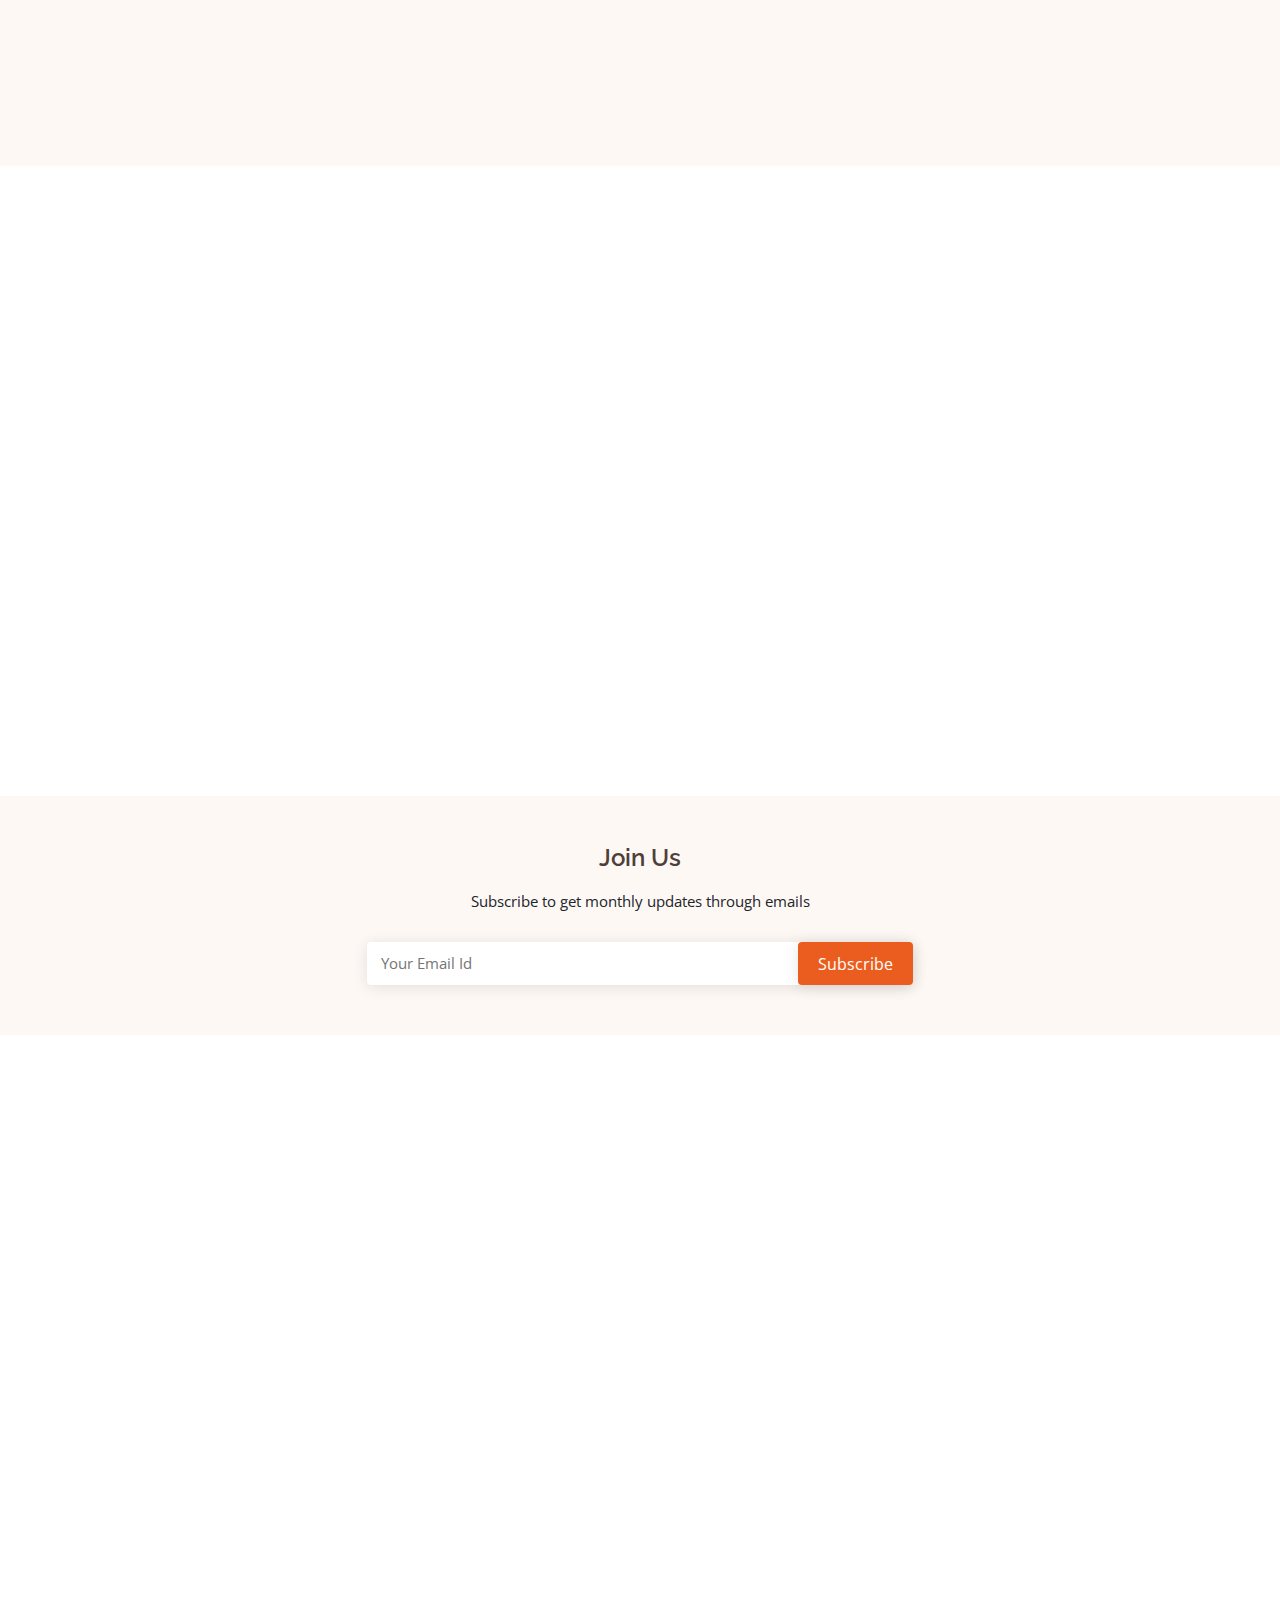
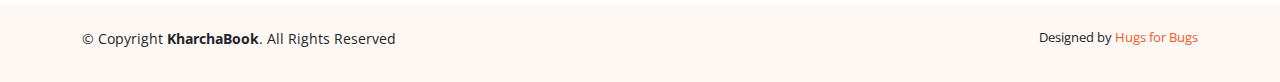
==== commit 9195c1b6: "minor changes" ====
--- a/index.html
+++ b/index.html
@@ -54,8 +54,9 @@
           <li><a class="nav-link scrollto active" href="#hero">Home</a></li>
           <li><a class="nav-link scrollto" href="#about">About</a></li>
           <li><a class="nav-link scrollto" href="#services">Services</a></li>
-          <li><a class="nav-link scrollto" href="#portfolio">Sign Up</a></li>
-          <li><a class="nav-link scrollto" href="#team">Subscribe</a></li>
+          <li><a class="nav-link scrollto" href="#contact">Sign Up</a></li>
+          <li><a class="nav-link scrollto" href="#subs">Subscribe</a></li>
+          <li><a class="nav-link scrollto" href="#faq">FAQs</a></li>
           <li><a class="getstarted scrollto" href="#about">Sign In</a></li>
         </ul>
         <i class="bi bi-list mobile-nav-toggle"></i>
@@ -173,11 +174,11 @@
           <p>Register yourself here</p>
         </div>
 
-        <div class="row" style="text-align: center;">
+        <div class="row">
 
           <div class="col-lg-7 mt-5 mt-lg-0 d-flex align-items-stretch" data-aos="fade-up" data-aos-delay="200">
             <form action="forms/contact.php" method="post" role="form" class="php-email-form">
-              <div class="row" style="text-align: center;">
+              <div class="row">
                 <div class="form-group col-md-6">
                   <label for="name">Full Name:</label>
                   <input type="text" name="name" class="form-control" id="name" placeholder="Your Name" required>
@@ -217,7 +218,7 @@
     <div class="footer-newsletter">
       <div class="container">
         <div class="row justify-content-center">
-          <div class="col-lg-6">
+          <div class="col-lg-6" id="subs">
             <h4>Join Us</h4>
             <p>Subscribe to get monthly updates through emails</p>
             <form action="" method="post">
@@ -228,58 +229,65 @@
       </div>
     </div>
 
-    <div class="footer-top">
-      <div class="container">
-        <div class="row">
-
-          <div class="col-lg-3 col-md-6 footer-contact">
-            <h3>KharchaBook</h3>
-            <p>
-              A108 Adam Street <br>
-              New York, NY 535022<br>
-              United States <br><br>
-              <strong>Phone:</strong> +1 5589 55488 55<br>
-              <strong>Email:</strong> info@example.com<br>
-            </p>
-          </div>
-
-          <div class="col-lg-3 col-md-6 footer-links">
-            <h4>Useful Links</h4>
-            <ul>
-              <li><i class="bx bx-chevron-right"></i> <a href="#">Home</a></li>
-              <li><i class="bx bx-chevron-right"></i> <a href="#">About</a></li>
-              <li><i class="bx bx-chevron-right"></i> <a href="#">Services</a></li>
-              <li><i class="bx bx-chevron-right"></i> <a href="#">Sign Up</a></li>
-              <li><i class="bx bx-chevron-right"></i> <a href="#">Subscribe</a></li>
-            </ul>
-          </div>
-
-          <div class="col-lg-3 col-md-6 footer-links">
-            <h4>Our Services</h4>
-            <ul>
-              <li><i class="bx bx-chevron-right"></i> <a href="#">Web Design</a></li>
-              <li><i class="bx bx-chevron-right"></i> <a href="#">Web Development</a></li>
-              <li><i class="bx bx-chevron-right"></i> <a href="#">Product Management</a></li>
-              <li><i class="bx bx-chevron-right"></i> <a href="#">Marketing</a></li>
-              <li><i class="bx bx-chevron-right"></i> <a href="#">Graphic Design</a></li>
-            </ul>
-          </div>
-
-          <div class="col-lg-3 col-md-6 footer-links">
-            <h4>Our Social Networks</h4>
-            <p>Cras fermentum odio eu feugiat lide par naso tierra videa magna derita valies</p>
-            <div class="social-links mt-3">
-              <a href="#" class="twitter"><i class="bx bxl-twitter"></i></a>
-              <a href="#" class="facebook"><i class="bx bxl-facebook"></i></a>
-              <a href="#" class="instagram"><i class="bx bxl-instagram"></i></a>
-              <a href="#" class="google-plus"><i class="bx bxl-skype"></i></a>
-              <a href="#" class="linkedin"><i class="bx bxl-linkedin"></i></a>
-            </div>
-          </div>
-
-        </div>
-      </div>
-    </div>
+    <section id="faq" class="faq" style="background-color: white;">
+      <div class="container" data-aos="fade-up">
+
+        <div class="section-title">
+          <h2>F.A.Q</h2>
+          <p>Frequently Asked Questions</p>
+        </div>
+
+        <ul class="faq-list" data-aos="fade-up" data-aos-delay="100">
+
+          <li>
+            <div data-bs-toggle="collapse" class="collapsed question" href="#faq1">Is this online or do I have to download software? <i class="bi bi-chevron-down icon-show"></i><i class="bi bi-chevron-up icon-close"></i></div>
+            <div id="faq1" class="collapse" data-bs-parent=".faq-list">
+              <p>
+                No download of any software is required to use KharchaBook. It is accessible online securely through any web browser.
+              </p>
+            </div>
+          </li>
+
+          <li>
+            <div data-bs-toggle="collapse" href="#faq2" class="collapsed question">Is it free or do I have to pay anything? <i class="bi bi-chevron-down icon-show"></i><i class="bi bi-chevron-up icon-close"></i></div>
+            <div id="faq2" class="collapse" data-bs-parent=".faq-list">
+              <p>
+                KharchaBook is completely free of cost. You just need to register yourself and you are good to go.
+              </p>
+            </div>
+          </li>
+
+          <li>
+            <div data-bs-toggle="collapse" href="#faq3" class="collapsed question">Is it accessible through mobile phones? <i class="bi bi-chevron-down icon-show"></i><i class="bi bi-chevron-up icon-close"></i></div>
+            <div id="faq3" class="collapse" data-bs-parent=".faq-list">
+              <p>
+                Of course. It can be accessed through mobile phones, laptops, pcs, etc. easily. The only requirements to use it are internet connection and web browser.
+              </p>
+            </div>
+          </li>
+
+          <li>
+            <div data-bs-toggle="collapse" href="#faq4" class="collapsed question">Is it safe to use?<i class="bi bi-chevron-down icon-show"></i><i class="bi bi-chevron-up icon-close"></i></div>
+            <div id="faq4" class="collapse" data-bs-parent=".faq-list">
+              <p>
+                KharchaBook is completely safe and secure. Your details are password protected and can be accessed only by you. 
+              </p>
+            </div>
+          </li>
+
+          <li>
+            <div data-bs-toggle="collapse" href="#faq5" class="collapsed question">What are its benefits? <i class="bi bi-chevron-down icon-show"></i><i class="bi bi-chevron-up icon-close"></i></div>
+            <div id="faq5" class="collapse" data-bs-parent=".faq-list">
+              <p>
+                This system is an attempt to manage our daily expenses in a more efficient and manageable way. The system attempts to free the user with as much as possible the burden of manual calculation and to keep the track of the expenditure. This system enables the user to not just calculate the expenses easily but also keep track of monthly savings and give suggestions how to maintain and increase the savings in the upcoming month as per records of last few months. The user can easily look at the calculations and get a proper view how the money is being spent. 
+              </p>
+            </div>
+          </li>
+
+        </ul>
+
+      </div>
+    </section>
 
     <div class="container py-4">
       <div class="copyright">
@@ -290,7 +298,7 @@
         <!-- You can delete the links only if you purchased the pro version. -->
         <!-- Licensing information: https://bootstrapmade.com/license/ -->
         <!-- Purchase the pro version with working PHP/AJAX contact form: https://bootstrapmade.com/ninestars-free-bootstrap-3-theme-for-creative/ -->
-        Designed by <a href="https://bootstrapmade.com/">hugs for bugs</a>
+        Designed by <a href="">Hugs for Bugs</a>
       </div>
     </div>
   </footer><!-- End Footer -->
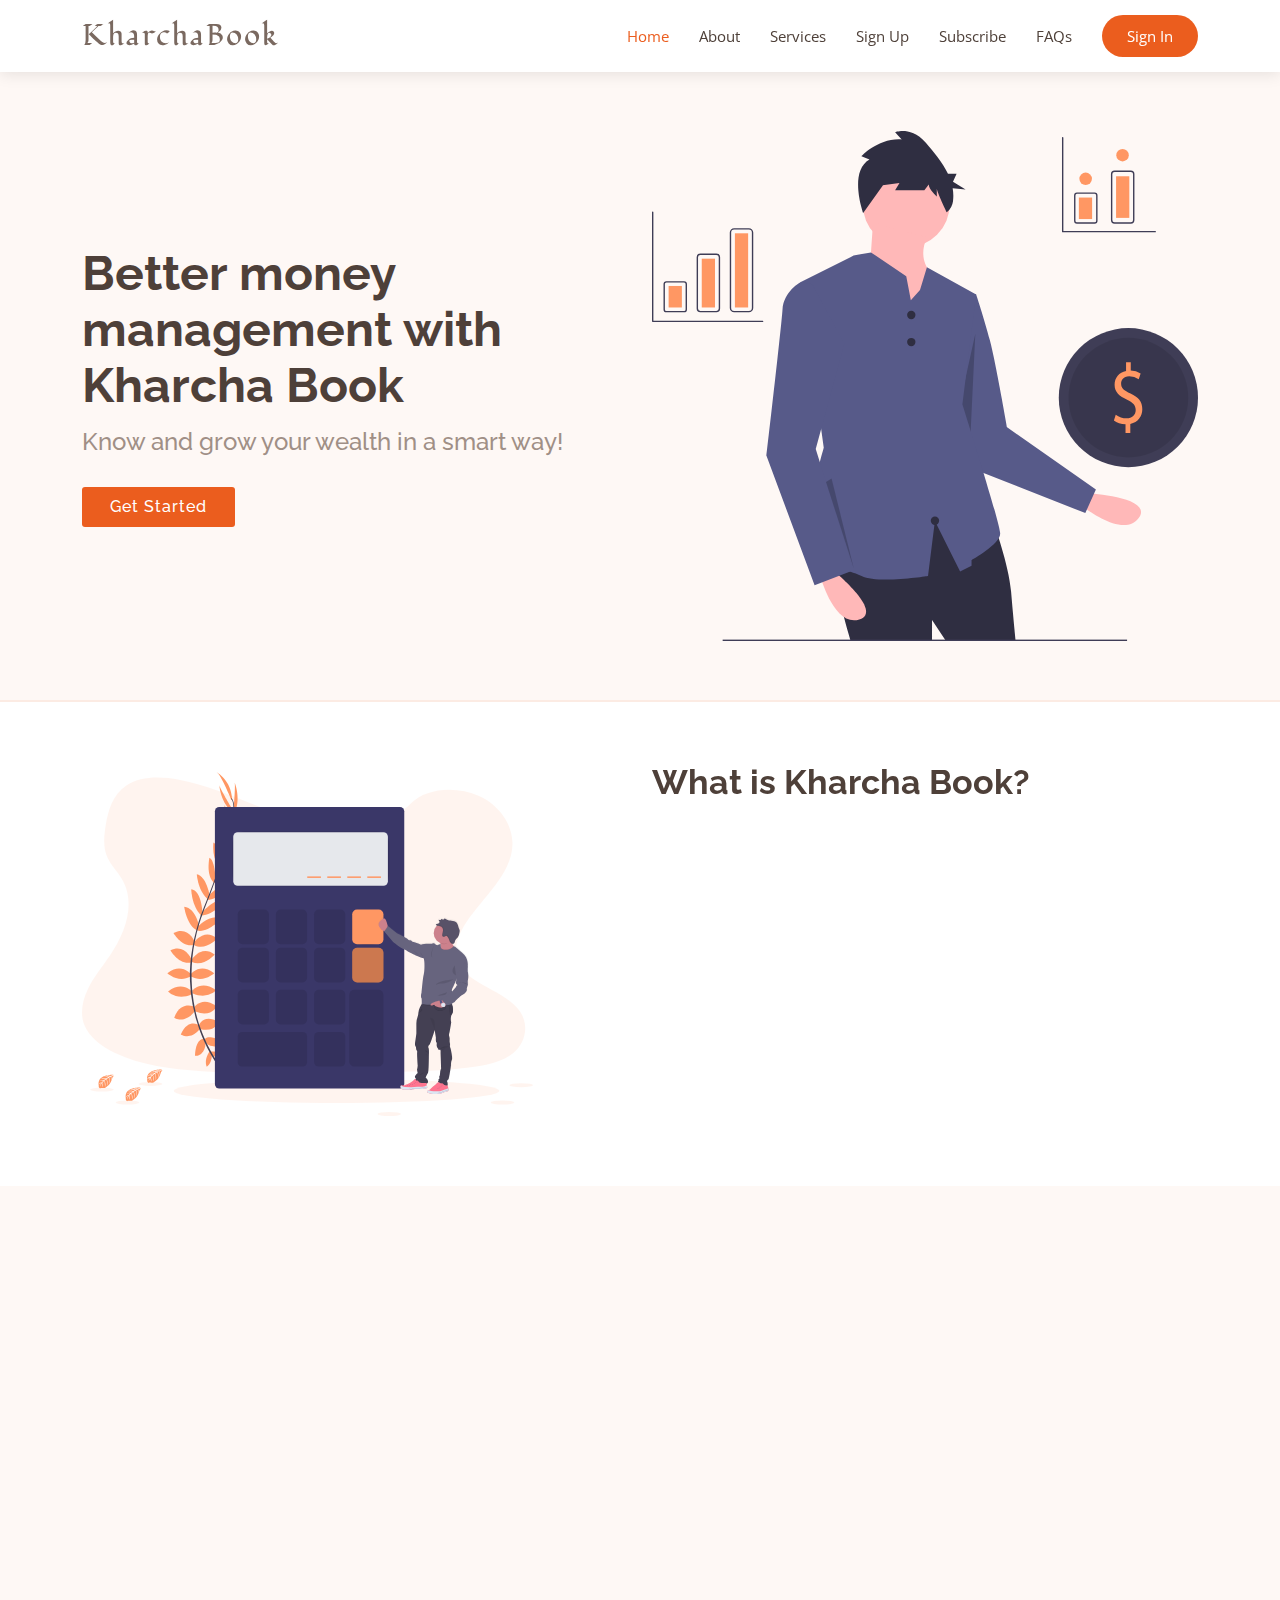
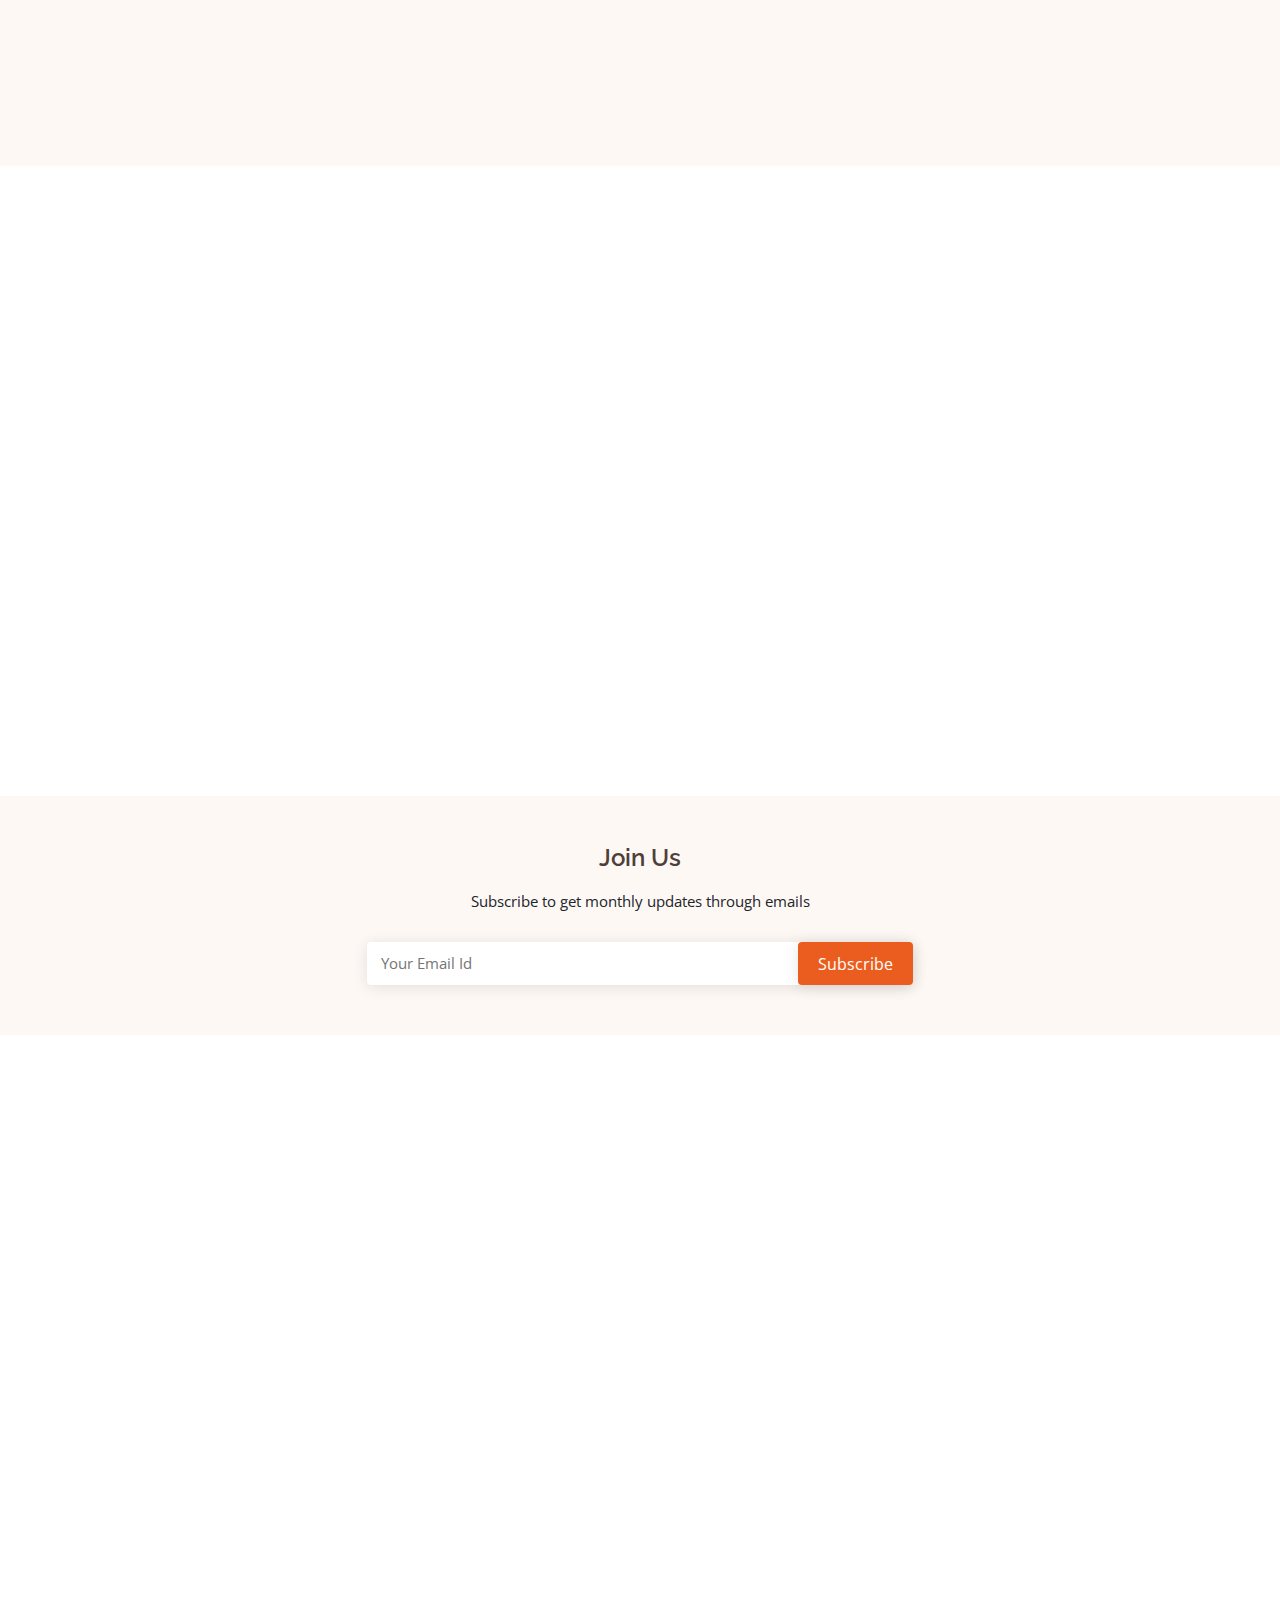
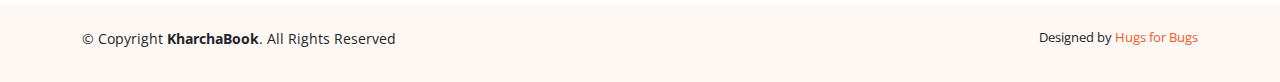
==== commit 15cf8aeb: "added icon" ====
--- a/index.html
+++ b/index.html
@@ -5,19 +5,17 @@
   <meta charset="utf-8">
   <meta content="width=device-width, initial-scale=1.0" name="viewport">
 
-  <title>Ninestars Bootstrap Template - Index</title>
+  <title>Kharcha Book | Home</title>
   <meta content="" name="description">
   <meta content="" name="keywords">
 
   <!-- Favicons -->
-  <link href="assets/img/favicon.png" rel="icon">
+  <link href="assets/img/favicon.ico" rel="icon">
   <link href="assets/img/apple-touch-icon.png" rel="apple-touch-icon">
 
   <!-- Google Fonts -->
-  <link href="https://fonts.googleapis.com/css?family=Open+Sans:300,300i,400,400i,600,600i,700,700i|Raleway:300,300i,400,400i,600,600i,700,700i" rel="stylesheet">
-  <style>
-    @import url('https://fonts.googleapis.com/css2?family=Fondamento:ital@1&display=swap');
-    </style>
+  <link href="https://fonts.googleapis.com/css?family=Open+Sans:300,300i,400,400i,600,600i,700,700i|Raleway:300,300i,400,400i,600,600i,700,700i|Fondamento:ital@1&display=swap" rel="stylesheet">
+  
   <!-- Vendor CSS Files -->
   <link href="assets/vendor/aos/aos.css" rel="stylesheet">
   <link href="assets/vendor/bootstrap/css/bootstrap.min.css" rel="stylesheet">
@@ -29,12 +27,6 @@
   <!-- Template Main CSS File -->
   <link href="assets/css/style.css" rel="stylesheet">
 
-  <!-- =======================================================
-  * Template Name: Ninestars - v4.0.1
-  * Template URL: https://bootstrapmade.com/ninestars-free-bootstrap-3-theme-for-creative/
-  * Author: BootstrapMade.com
-  * License: https://bootstrapmade.com/license/
-  ======================================================== -->
 </head>
 
 <body>
@@ -45,8 +37,6 @@
 
       <div class="logo">
         <h1 class="text-light" style="font-family: 'Fondamento', cursive;"><a href="index.html"><span>KharchaBook</span></a></h1>
-        <!-- Uncomment below if you prefer to use an image logo -->
-        <!-- <a href="index.html"><img src="assets/img/logo.png" alt="" class="img-fluid"></a>-->
       </div>
 
       <nav id="navbar" class="navbar">
@@ -72,7 +62,7 @@
       <div class="row gy-4">
         <div class="col-lg-6 order-2 order-lg-1 d-flex flex-column justify-content-center">
           <h1>Better money management with Kharcha Book</h1>
-          <h2>Know and grow your wealth in a smart way</h2>
+          <h2>Know and grow your wealth in a smart way!</h2>
           <div>
             <a href="#about" class="btn-get-started scrollto">Get Started</a>
           </div>
@@ -294,10 +284,6 @@
         &copy; Copyright <strong><span>KharchaBook</span></strong>. All Rights Reserved
       </div>
       <div class="credits">
-        <!-- All the links in the footer should remain intact. -->
-        <!-- You can delete the links only if you purchased the pro version. -->
-        <!-- Licensing information: https://bootstrapmade.com/license/ -->
-        <!-- Purchase the pro version with working PHP/AJAX contact form: https://bootstrapmade.com/ninestars-free-bootstrap-3-theme-for-creative/ -->
         Designed by <a href="">Hugs for Bugs</a>
       </div>
     </div>
